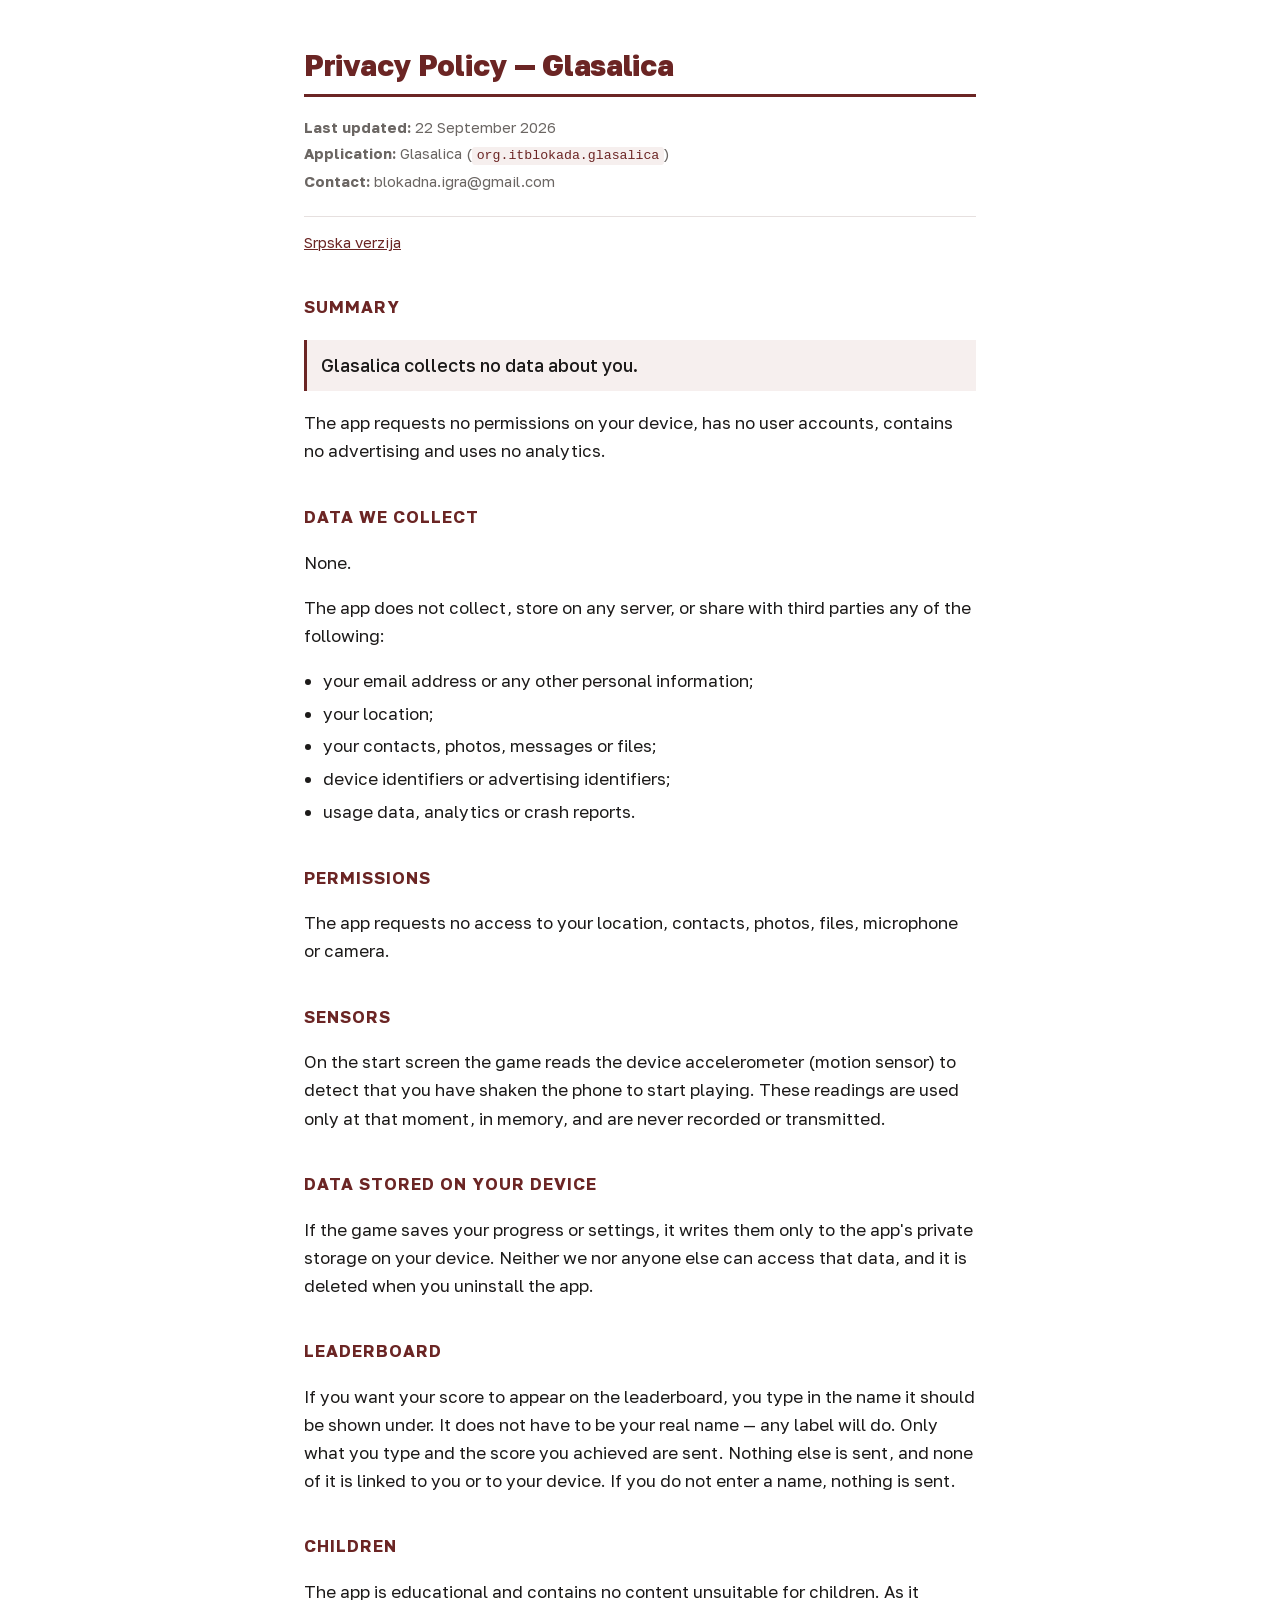
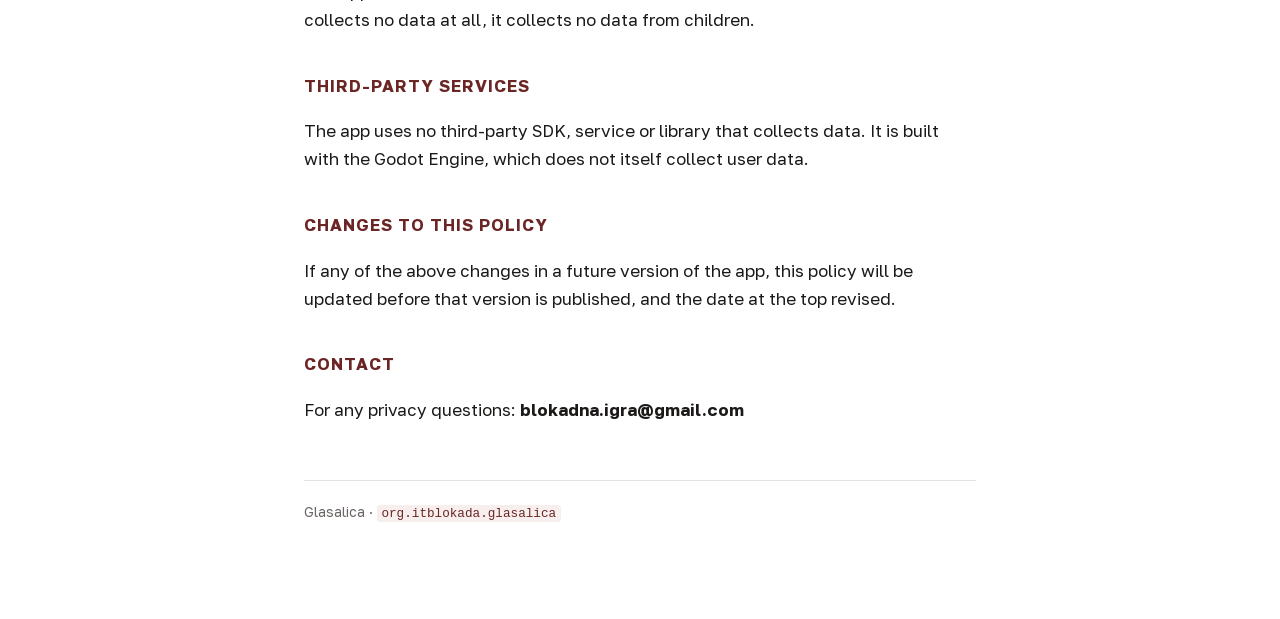
==== en.html @ b983936a "Adding a privacy policy requested by play stores" ====
<!DOCTYPE html>
<html lang="en">
<head>
<meta charset="utf-8">
<meta name="viewport" content="width=device-width, initial-scale=1">
<title>Privacy Policy — Glasalica</title>
<meta name="description" content="Privacy policy for the Glasalica app. The app collects no data.">
<link rel="stylesheet" href="style.css">
</head>
<body>
<main>

<h1>Privacy Policy — Glasalica</h1>

<div class="meta">
  <div><strong>Last updated:</strong> 22 September 2026</div>
  <div><strong>Application:</strong> Glasalica (<code>org.itblokada.glasalica</code>)</div>
  <div><strong>Contact:</strong> blokadna.igra@gmail.com</div>
</div>

<p class="lang"><a href="index.html">Srpska verzija</a></p>

<h2>Summary</h2>
<p class="lede">Glasalica collects no data about you.</p>
<p>The app requests no permissions on your device, has no user accounts, contains no advertising and uses no analytics.</p>

<h2>Data we collect</h2>
<p>None.</p>
<p>The app does not collect, store on any server, or share with third parties any of the following:</p>
<ul>
  <li>your email address or any other personal information;</li>
  <li>your location;</li>
  <li>your contacts, photos, messages or files;</li>
  <li>device identifiers or advertising identifiers;</li>
  <li>usage data, analytics or crash reports.</li>
</ul>

<h2>Permissions</h2>
<p>The app requests no access to your location, contacts, photos, files, microphone or camera.</p>

<h2>Sensors</h2>
<p>On the start screen the game reads the device accelerometer (motion sensor) to detect that you have shaken the phone to start playing. These readings are used only at that moment, in memory, and are never recorded or transmitted.</p>

<h2>Data stored on your device</h2>
<p>If the game saves your progress or settings, it writes them only to the app's private storage on your device. Neither we nor anyone else can access that data, and it is deleted when you uninstall the app.</p>

<h2>Leaderboard</h2>
<p>If you want your score to appear on the leaderboard, you type in the name it should be shown under. It does not have to be your real name — any label will do. Only what you type and the score you achieved are sent. Nothing else is sent, and none of it is linked to you or to your device. If you do not enter a name, nothing is sent.</p>

<h2>Children</h2>
<p>The app is educational and contains no content unsuitable for children. As it collects no data at all, it collects no data from children.</p>

<h2>Third-party services</h2>
<p>The app uses no third-party SDK, service or library that collects data. It is built with the Godot Engine, which does not itself collect user data.</p>

<h2>Changes to this policy</h2>
<p>If any of the above changes in a future version of the app, this policy will be updated before that version is published, and the date at the top revised.</p>

<h2>Contact</h2>
<p>For any privacy questions: <strong>blokadna.igra@gmail.com</strong></p>

<footer>Glasalica · <code>org.itblokada.glasalica</code></footer>

</main>
</body>
</html>
---- style.css ----
/* Typeface: Golos Text — the same family studenti.org.rs uses (their config
   misspells it "Golog Text"; the files are byte-identical to Google's).
   Self-hosted on purpose: this page promises no third parties, and loading
   from fonts.gstatic.com would hand a visitor's IP to Google. */
@font-face {
  font-family: 'Golos Text';
  font-style: normal;
  font-weight: 400 900;
  font-display: swap;
  src: url(fonts/golos-cyrillic-ext.woff2) format('woff2');
  unicode-range: U+0460-052F, U+1C80-1C8A, U+20B4, U+2DE0-2DFF, U+A640-A69F, U+FE2E-FE2F;
}
@font-face {
  font-family: 'Golos Text';
  font-style: normal;
  font-weight: 400 900;
  font-display: swap;
  src: url(fonts/golos-cyrillic.woff2) format('woff2');
  unicode-range: U+0301, U+0400-045F, U+0490-0491, U+04B0-04B1, U+2116;
}
@font-face {
  font-family: 'Golos Text';
  font-style: normal;
  font-weight: 400 900;
  font-display: swap;
  src: url(fonts/golos-latin-ext.woff2) format('woff2');
  unicode-range: U+0100-02BA, U+02BD-02C5, U+02C7-02CC, U+02CE-02D7, U+02DD-02FF, U+0304, U+0308, U+0329, U+1D00-1DBF, U+1E00-1E9F, U+1EF2-1EFF, U+2020, U+20A0-20AB, U+20AD-20C0, U+2113, U+2C60-2C7F, U+A720-A7FF;
}
@font-face {
  font-family: 'Golos Text';
  font-style: normal;
  font-weight: 400 900;
  font-display: swap;
  src: url(fonts/golos-latin.woff2) format('woff2');
  unicode-range: U+0000-00FF, U+0131, U+0152-0153, U+02BB-02BC, U+02C6, U+02DA, U+02DC, U+0304, U+0308, U+0329, U+2000-206F, U+20AC, U+2122, U+2191, U+2193, U+2212, U+2215, U+FEFF, U+FFFD;
}

/* Palette taken from the "СТУДЕНТИ ПОБЕЂУЈУ!" stickers
   (studenti.org.rs/nalepnice.pdf): CMYK 0.27 1 1 0.32 -> #6b2524, on plain white. */
:root {
  color-scheme: light;
  --bg: #ffffff;
  --fg: #1c1a19;
  --muted: #6b6663;
  --rule: #e6e0df;
  --accent: #6b2524;
  --accent-soft: #f6efee;
}
* { box-sizing: border-box; }
body {
  margin: 0;
  background: var(--bg);
  color: var(--fg);
  font: 400 17px/1.65 "Golos Text", -apple-system, BlinkMacSystemFont, "Segoe UI", Roboto, sans-serif;
  -webkit-font-smoothing: antialiased;
  padding: 48px 16px 96px;
}
main { max-width: 42rem; margin: 0 auto; }
h1 {
  font-size: 1.8rem;
  font-weight: 800;
  letter-spacing: -.01em;
  line-height: 1.25;
  margin: 0 0 1.2rem;
  color: var(--accent);
  border-bottom: 3px solid var(--accent);
  padding-bottom: .6rem;
}
h2 {
  font-size: 1.05rem;
  font-weight: 700;
  text-transform: uppercase;
  letter-spacing: .06em;
  color: var(--accent);
  margin: 2.4rem 0 .6rem;
}
.meta {
  color: var(--muted);
  font-size: .92rem;
  border-bottom: 1px solid var(--rule);
  padding-bottom: 1.2rem;
  margin-bottom: .4rem;
}
.meta div { margin: .15rem 0; }
.lede {
  font-size: 1.12rem;
  font-weight: 500;
  background: var(--accent-soft);
  border-left: 3px solid var(--accent);
  padding: .7rem .9rem;
}
code {
  font-family: ui-monospace, SFMono-Regular, Menlo, monospace;
  font-size: .9em;
  background: var(--accent-soft);
  color: var(--accent);
  padding: .1em .35em;
  border-radius: 3px;
}
ul { padding-left: 1.2rem; }
li { margin: .3rem 0; }
a { color: var(--accent); }
a:hover { text-decoration: none; }
.lang {
  margin-bottom: 2rem;
  font-size: .92rem;
  color: var(--muted);
}
footer {
  margin-top: 3.5rem;
  padding-top: 1.2rem;
  border-top: 1px solid var(--rule);
  color: var(--muted);
  font-size: .88rem;
}
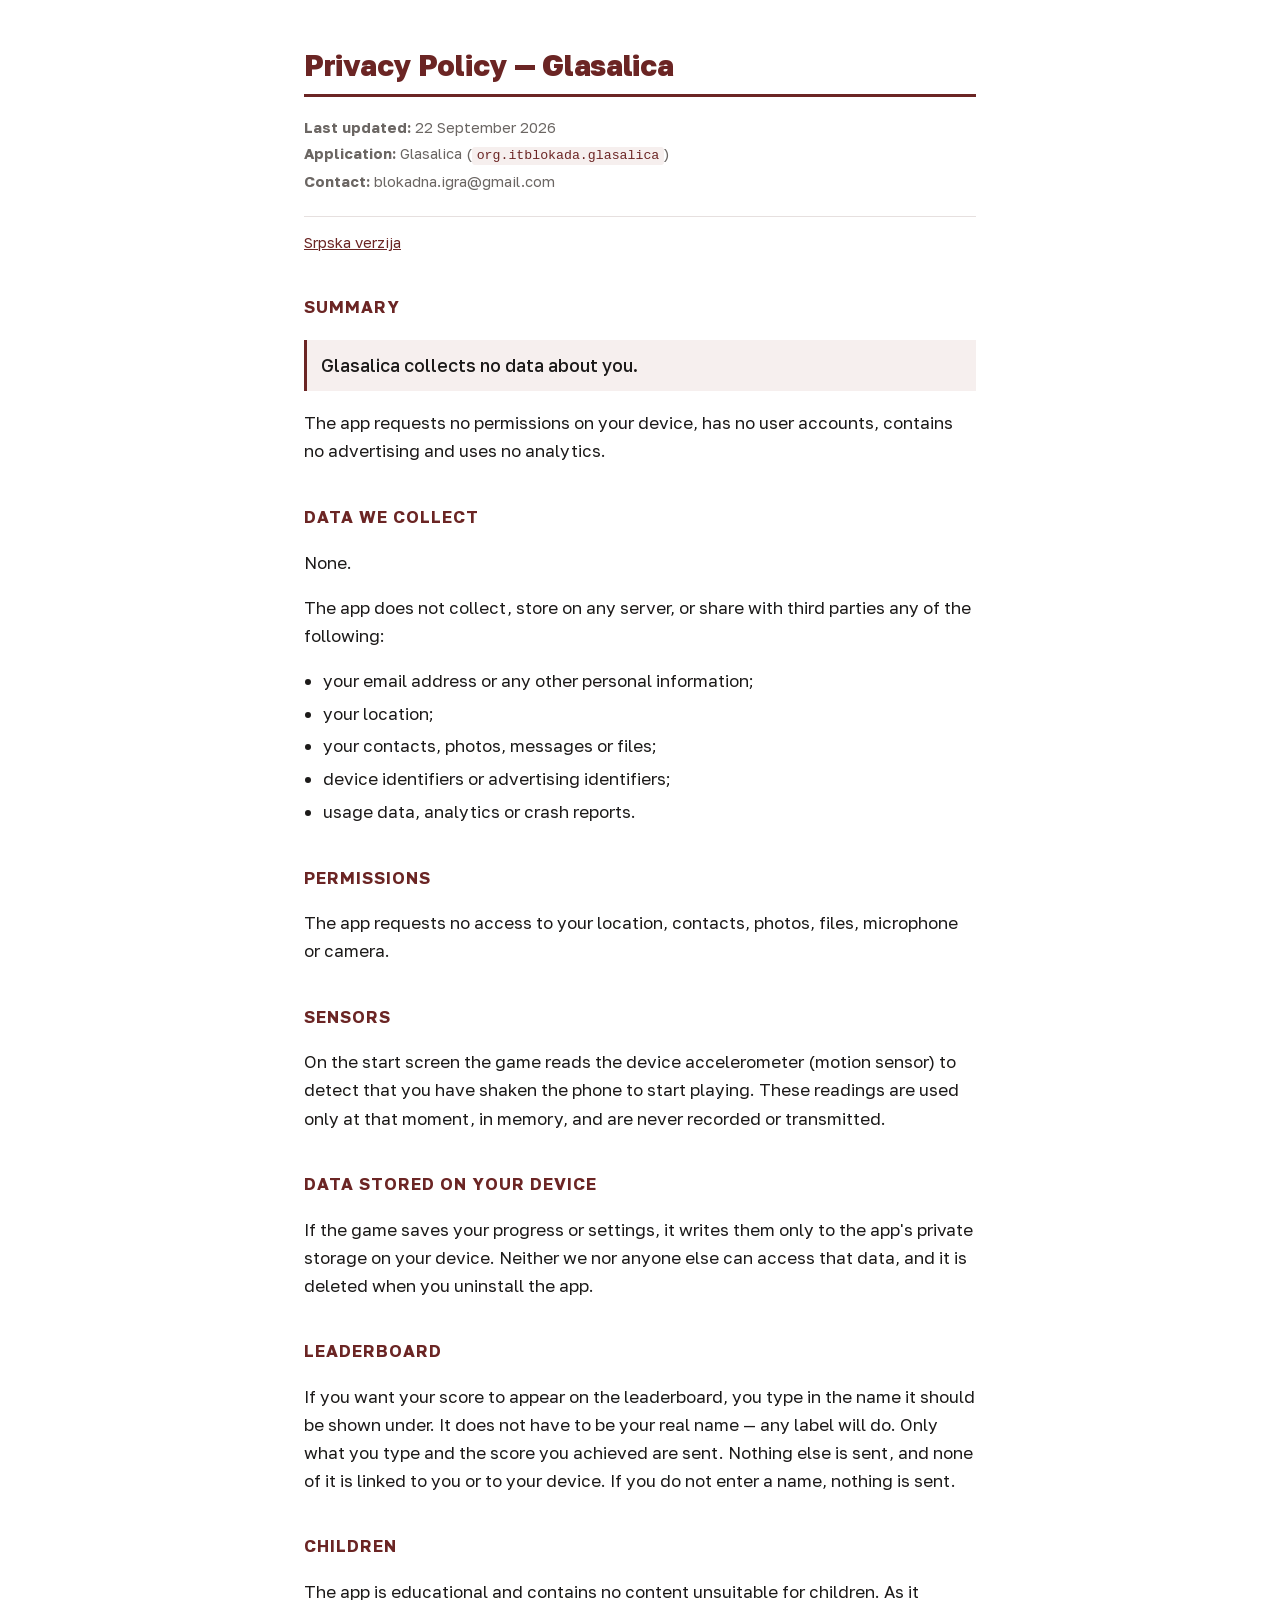
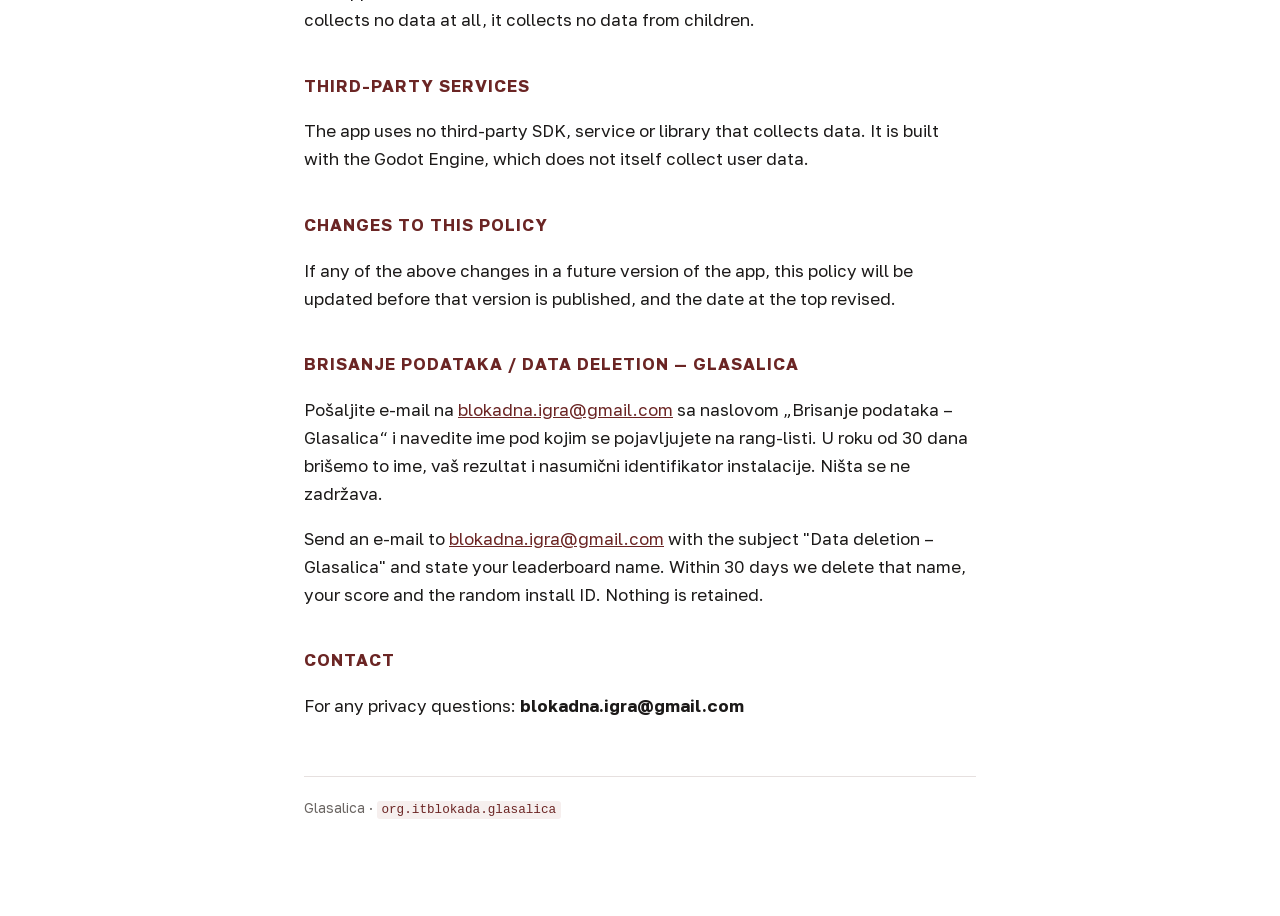
==== commit 4bdd2483: "Adding data deletion instructions to the privacy policy requested by play stores" ====
--- a/en.html
+++ b/en.html
@@ -56,6 +56,10 @@
 <h2>Changes to this policy</h2>
 <p>If any of the above changes in a future version of the app, this policy will be updated before that version is published, and the date at the top revised.</p>
 
+<h2 id="brisanje-podataka">Brisanje podataka / Data deletion — Glasalica</h2>
+<p>Pošaljite e-mail na <a href="mailto:blokadna.igra@gmail.com">blokadna.igra@gmail.com</a> sa naslovom „Brisanje podataka – Glasalica“ i navedite ime pod kojim se pojavljujete na rang-listi. U roku od 30 dana brišemo to ime, vaš rezultat i nasumični identifikator instalacije. Ništa se ne zadržava.</p>
+<p>Send an e-mail to <a href="mailto:blokadna.igra@gmail.com">blokadna.igra@gmail.com</a> with the subject "Data deletion – Glasalica" and state your leaderboard name. Within 30 days we delete that name, your score and the random install ID. Nothing is retained.</p>
+
 <h2>Contact</h2>
 <p>For any privacy questions: <strong>blokadna.igra@gmail.com</strong></p>
 
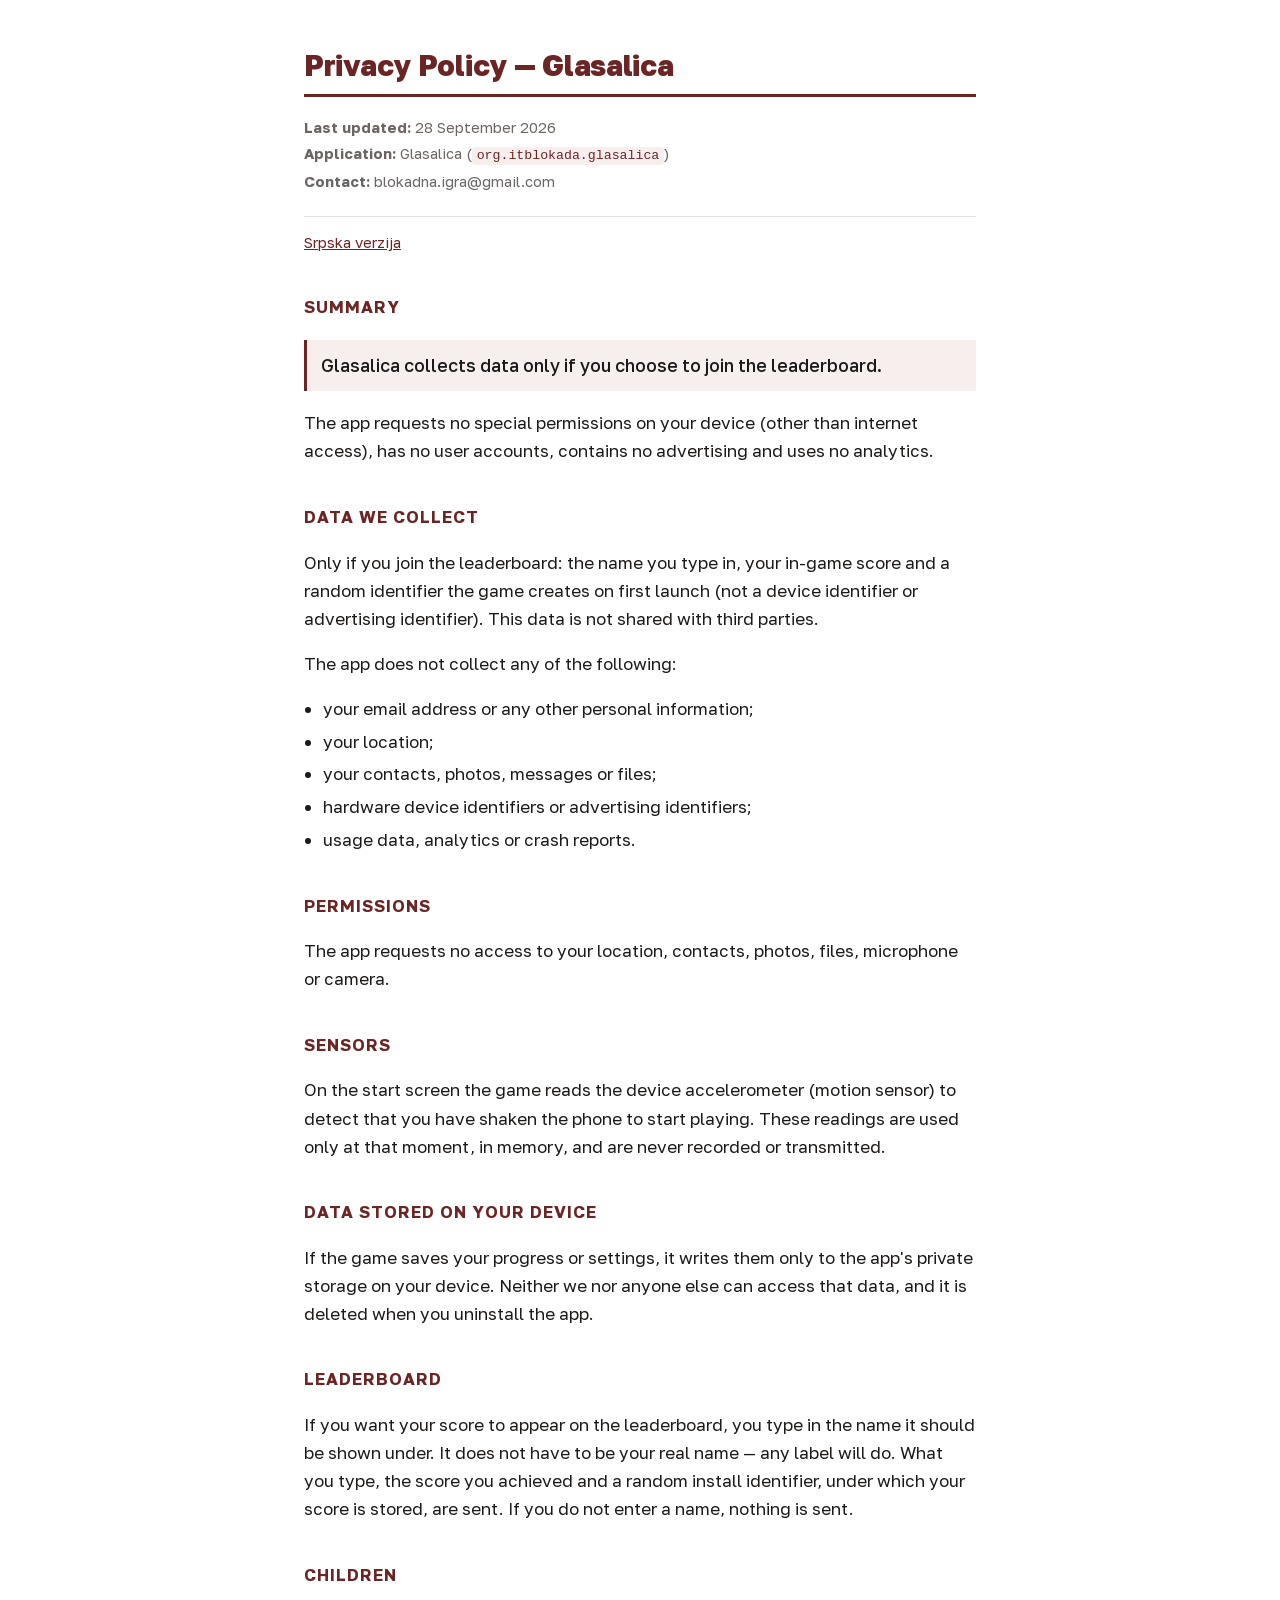
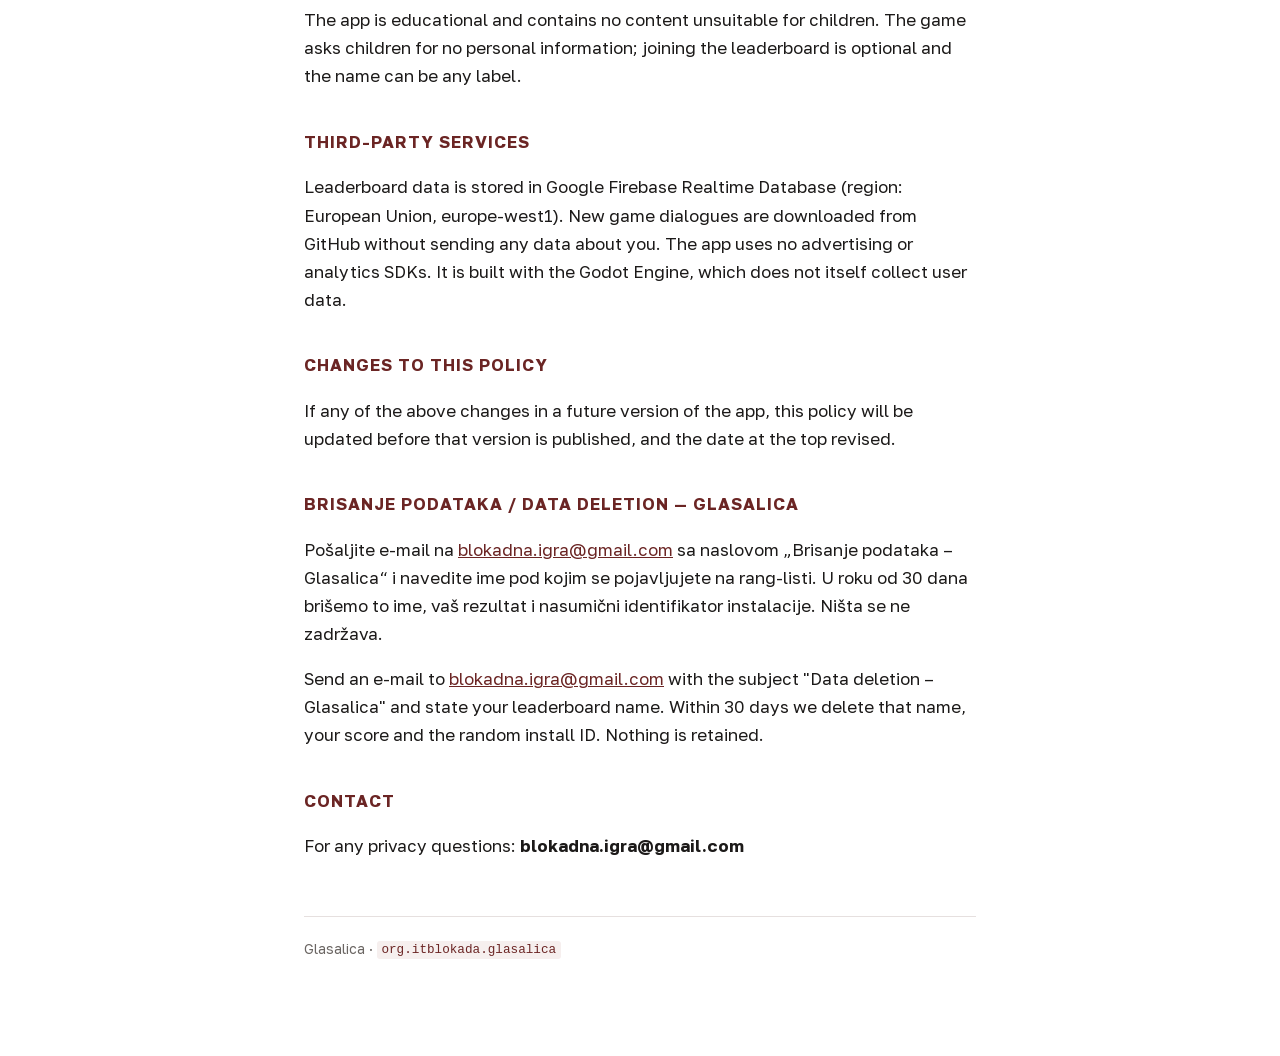
==== commit bd433842: "Privacy policy describes leaderboard data, install id and Firebase storage" ====
--- a/en.html
+++ b/en.html
@@ -4,7 +4,7 @@
 <meta charset="utf-8">
 <meta name="viewport" content="width=device-width, initial-scale=1">
 <title>Privacy Policy — Glasalica</title>
-<meta name="description" content="Privacy policy for the Glasalica app. The app collects no data.">
+<meta name="description" content="Privacy policy for the Glasalica app. The app collects data only if you join the leaderboard.">
 <link rel="stylesheet" href="style.css">
 </head>
 <body>
@@ -13,7 +13,7 @@
 <h1>Privacy Policy — Glasalica</h1>
 
 <div class="meta">
-  <div><strong>Last updated:</strong> 22 September 2026</div>
+  <div><strong>Last updated:</strong> 28 September 2026</div>
   <div><strong>Application:</strong> Glasalica (<code>org.itblokada.glasalica</code>)</div>
   <div><strong>Contact:</strong> blokadna.igra@gmail.com</div>
 </div>
@@ -21,17 +21,17 @@
 <p class="lang"><a href="index.html">Srpska verzija</a></p>
 
 <h2>Summary</h2>
-<p class="lede">Glasalica collects no data about you.</p>
-<p>The app requests no permissions on your device, has no user accounts, contains no advertising and uses no analytics.</p>
+<p class="lede">Glasalica collects data only if you choose to join the leaderboard.</p>
+<p>The app requests no special permissions on your device (other than internet access), has no user accounts, contains no advertising and uses no analytics.</p>
 
 <h2>Data we collect</h2>
-<p>None.</p>
-<p>The app does not collect, store on any server, or share with third parties any of the following:</p>
+<p>Only if you join the leaderboard: the name you type in, your in-game score and a random identifier the game creates on first launch (not a device identifier or advertising identifier). This data is not shared with third parties.</p>
+<p>The app does not collect any of the following:</p>
 <ul>
   <li>your email address or any other personal information;</li>
   <li>your location;</li>
   <li>your contacts, photos, messages or files;</li>
-  <li>device identifiers or advertising identifiers;</li>
+  <li>hardware device identifiers or advertising identifiers;</li>
   <li>usage data, analytics or crash reports.</li>
 </ul>
 
@@ -45,13 +45,13 @@
 <p>If the game saves your progress or settings, it writes them only to the app's private storage on your device. Neither we nor anyone else can access that data, and it is deleted when you uninstall the app.</p>
 
 <h2>Leaderboard</h2>
-<p>If you want your score to appear on the leaderboard, you type in the name it should be shown under. It does not have to be your real name — any label will do. Only what you type and the score you achieved are sent. Nothing else is sent, and none of it is linked to you or to your device. If you do not enter a name, nothing is sent.</p>
+<p>If you want your score to appear on the leaderboard, you type in the name it should be shown under. It does not have to be your real name — any label will do. What you type, the score you achieved and a random install identifier, under which your score is stored, are sent. If you do not enter a name, nothing is sent.</p>
 
 <h2>Children</h2>
-<p>The app is educational and contains no content unsuitable for children. As it collects no data at all, it collects no data from children.</p>
+<p>The app is educational and contains no content unsuitable for children. The game asks children for no personal information; joining the leaderboard is optional and the name can be any label.</p>
 
 <h2>Third-party services</h2>
-<p>The app uses no third-party SDK, service or library that collects data. It is built with the Godot Engine, which does not itself collect user data.</p>
+<p>Leaderboard data is stored in Google Firebase Realtime Database (region: European Union, europe-west1). New game dialogues are downloaded from GitHub without sending any data about you. The app uses no advertising or analytics SDKs. It is built with the Godot Engine, which does not itself collect user data.</p>
 
 <h2>Changes to this policy</h2>
 <p>If any of the above changes in a future version of the app, this policy will be updated before that version is published, and the date at the top revised.</p>
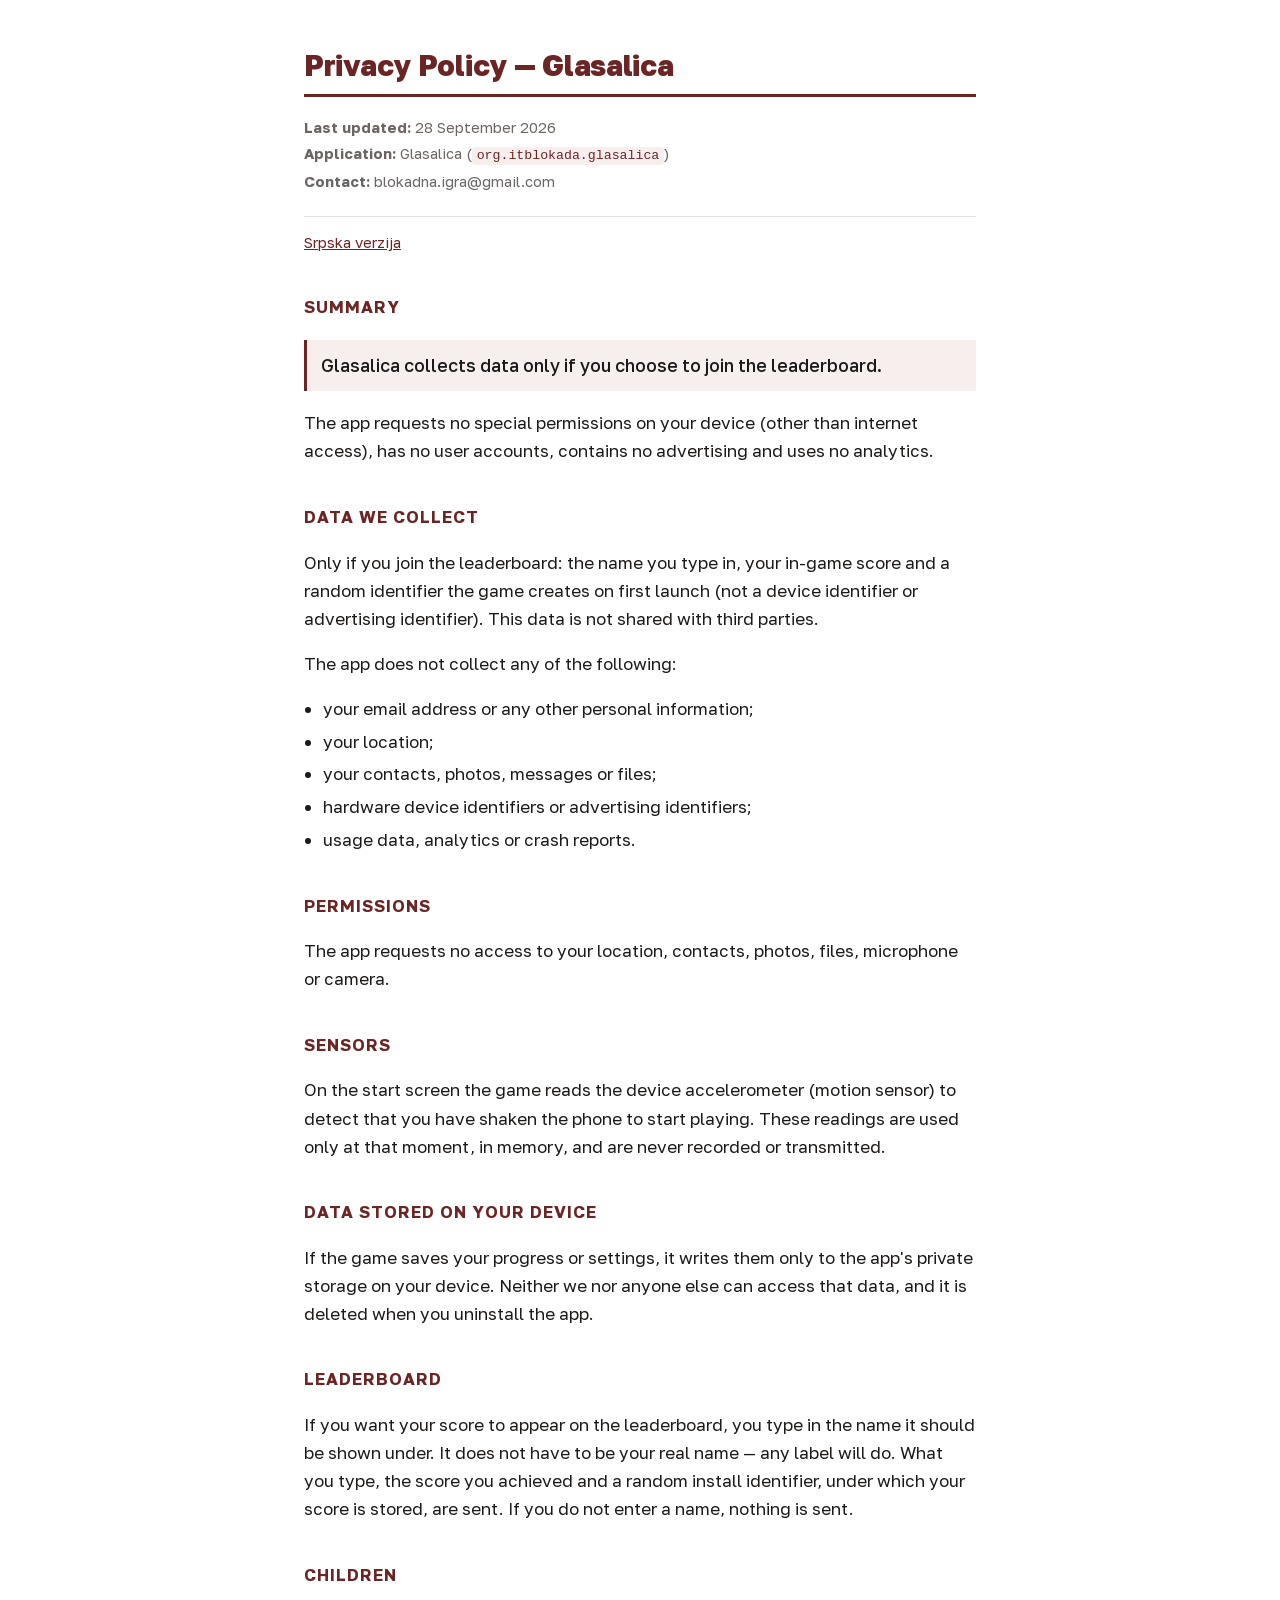
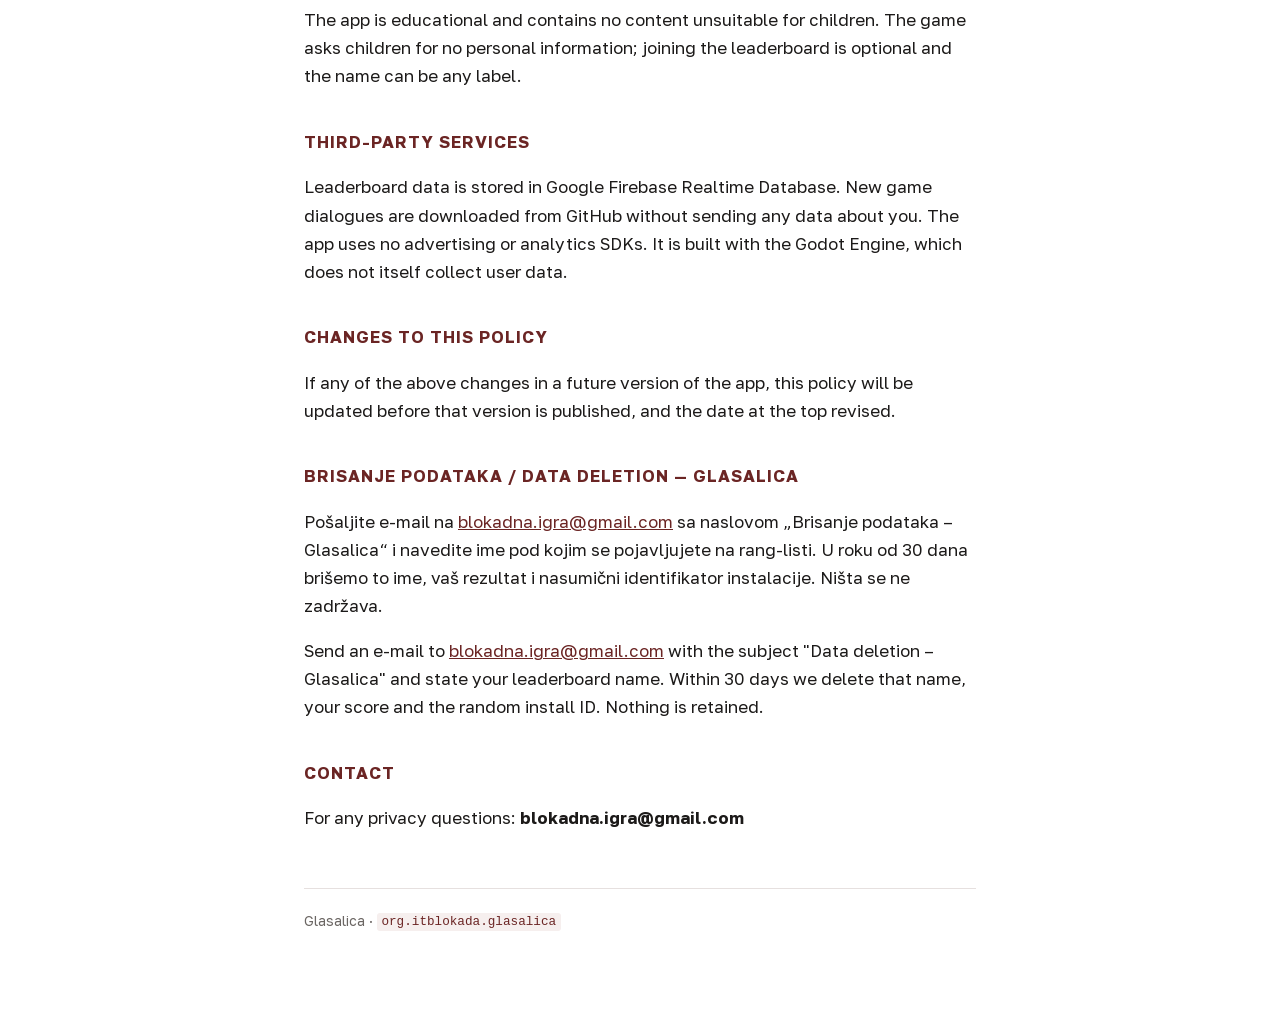
==== commit ba921283: "Privacy policy describes leaderboard data, install id and Firebase storage" ====
--- a/en.html
+++ b/en.html
@@ -51,7 +51,7 @@
 <p>The app is educational and contains no content unsuitable for children. The game asks children for no personal information; joining the leaderboard is optional and the name can be any label.</p>
 
 <h2>Third-party services</h2>
-<p>Leaderboard data is stored in Google Firebase Realtime Database (region: European Union, europe-west1). New game dialogues are downloaded from GitHub without sending any data about you. The app uses no advertising or analytics SDKs. It is built with the Godot Engine, which does not itself collect user data.</p>
+<p>Leaderboard data is stored in Google Firebase Realtime Database. New game dialogues are downloaded from GitHub without sending any data about you. The app uses no advertising or analytics SDKs. It is built with the Godot Engine, which does not itself collect user data.</p>
 
 <h2>Changes to this policy</h2>
 <p>If any of the above changes in a future version of the app, this policy will be updated before that version is published, and the date at the top revised.</p>
